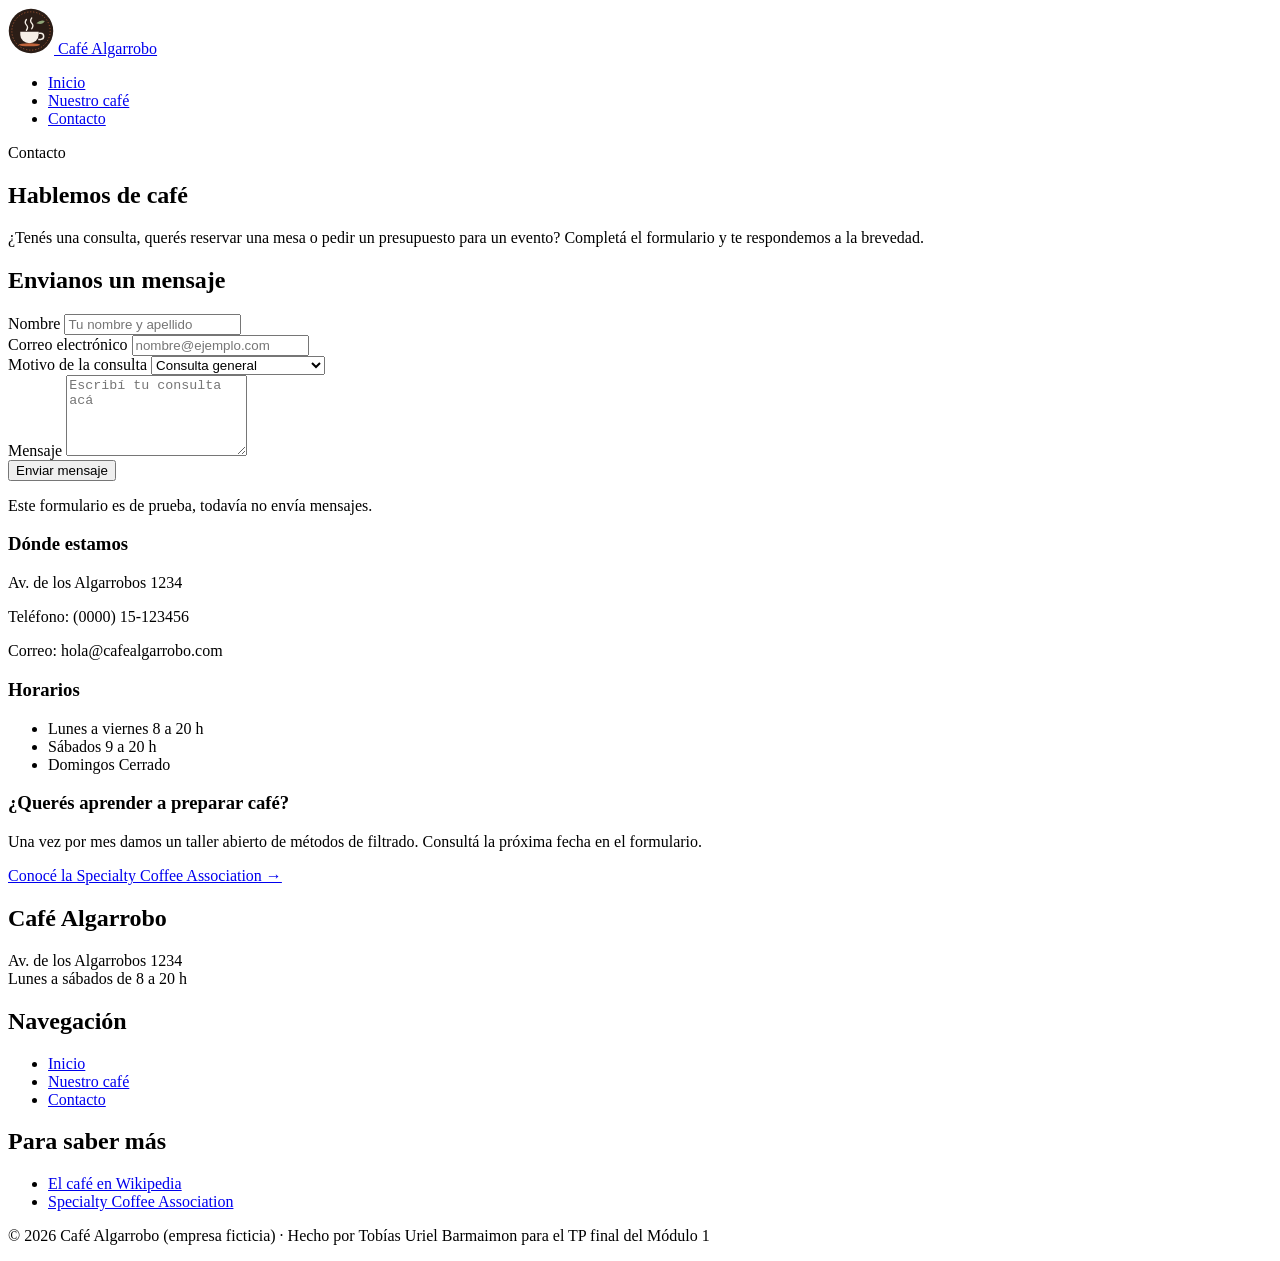
==== contacto.html @ 50dcd3fc "Estructura HTML de las 3 páginas" ====
<!DOCTYPE html>
<html lang="es">
<head>
  <meta charset="UTF-8">
  <meta name="viewport" content="width=device-width, initial-scale=1.0">
  <meta name="description" content="Escribile a Café Algarrobo: consultas, eventos y presupuestos.">
  <title>Café Algarrobo | Contacto</title>
  <link rel="icon" href="img/logo.svg" type="image/svg+xml">
</head>
<body>

  <!-- menú (es el mismo en las 3 páginas) -->
  <header>
    <nav aria-label="Navegación principal">
      <a href="index.html">
        <img src="img/logo.svg" alt="Logo de Café Algarrobo" width="46" height="46">
        Café Algarrobo
      </a>
      <ul>
        <li><a href="index.html">Inicio</a></li>
        <li><a href="nuestro-cafe.html">Nuestro café</a></li>
        <li><a href="contacto.html" aria-current="page">Contacto</a></li>
      </ul>
    </nav>
  </header>

  <main>

    <!-- título de la página -->
    <section>
      <div>
        <span>Contacto</span>
        <h1>Hablemos de café</h1>
        <p>
          ¿Tenés una consulta, querés reservar una mesa o pedir un presupuesto para un evento?
          Completá el formulario y te respondemos a la brevedad.
        </p>
      </div>
    </section>

    <section>
      <div>
        <div>

          <!-- formulario -->
          <div>
            <h2>Envianos un mensaje</h2>
            <!-- por ahora no envía nada, es solo el diseño (lo pide así la consigna) -->
            <form action="#" method="post">
              <div>
                <label for="nombre">Nombre</label>
                <input type="text" id="nombre" name="nombre" placeholder="Tu nombre y apellido" required>
              </div>
              <div>
                <label for="email">Correo electrónico</label>
                <input type="email" id="email" name="email" placeholder="nombre@ejemplo.com" required>
              </div>
              <div>
                <label for="motivo">Motivo de la consulta</label>
                <select id="motivo" name="motivo">
                  <option>Consulta general</option>
                  <option>Reserva de mesa</option>
                  <option>Presupuesto para evento</option>
                  <option>Compra de café en grano</option>
                </select>
              </div>
              <div>
                <label for="mensaje">Mensaje</label>
                <textarea id="mensaje" name="mensaje" rows="5" placeholder="Escribí tu consulta acá" required></textarea>
              </div>
              <button type="submit">Enviar mensaje</button>
              <p>Este formulario es de prueba, todavía no envía mensajes.</p>
            </form>
          </div>

          <!-- dirección, horarios, etc -->
          <aside>
            <div>
              <h3>Dónde estamos</h3>
              <p>Av. de los Algarrobos 1234</p>
              <p>Teléfono: (0000) 15-123456</p>
              <p>Correo: hola@cafealgarrobo.com</p>
            </div>

            <div>
              <h3>Horarios</h3>
              <ul>
                <li><span>Lunes a viernes</span> <span>8 a 20 h</span></li>
                <li><span>Sábados</span> <span>9 a 20 h</span></li>
                <li><span>Domingos</span> <span>Cerrado</span></li>
              </ul>
            </div>

            <div>
              <h3>¿Querés aprender a preparar café?</h3>
              <p>Una vez por mes damos un taller abierto de métodos de filtrado. Consultá la próxima fecha en el formulario.</p>
              <a href="https://sca.coffee" target="_blank" rel="noopener">Conocé la Specialty Coffee Association →</a>
            </div>
          </aside>

        </div>
      </div>
    </section>

  </main>

  <!-- pie -->
  <footer>
    <div>
      <div>
        <div>
          <h2>Café Algarrobo</h2>
          <p>Av. de los Algarrobos 1234<br>Lunes a sábados de 8 a 20 h</p>
        </div>
        <div>
          <h2>Navegación</h2>
          <ul>
            <li><a href="index.html">Inicio</a></li>
            <li><a href="nuestro-cafe.html">Nuestro café</a></li>
            <li><a href="contacto.html">Contacto</a></li>
          </ul>
        </div>
        <div>
          <h2>Para saber más</h2>
          <ul>
            <li><a href="https://es.wikipedia.org/wiki/Caf%C3%A9" target="_blank" rel="noopener">El café en Wikipedia</a></li>
            <li><a href="https://sca.coffee" target="_blank" rel="noopener">Specialty Coffee Association</a></li>
          </ul>
        </div>
      </div>
      <p>
        © 2026 Café Algarrobo (empresa ficticia) · Hecho por Tobías Uriel Barmaimon para el TP final del Módulo 1
      </p>
    </div>
  </footer>

</body>
</html>
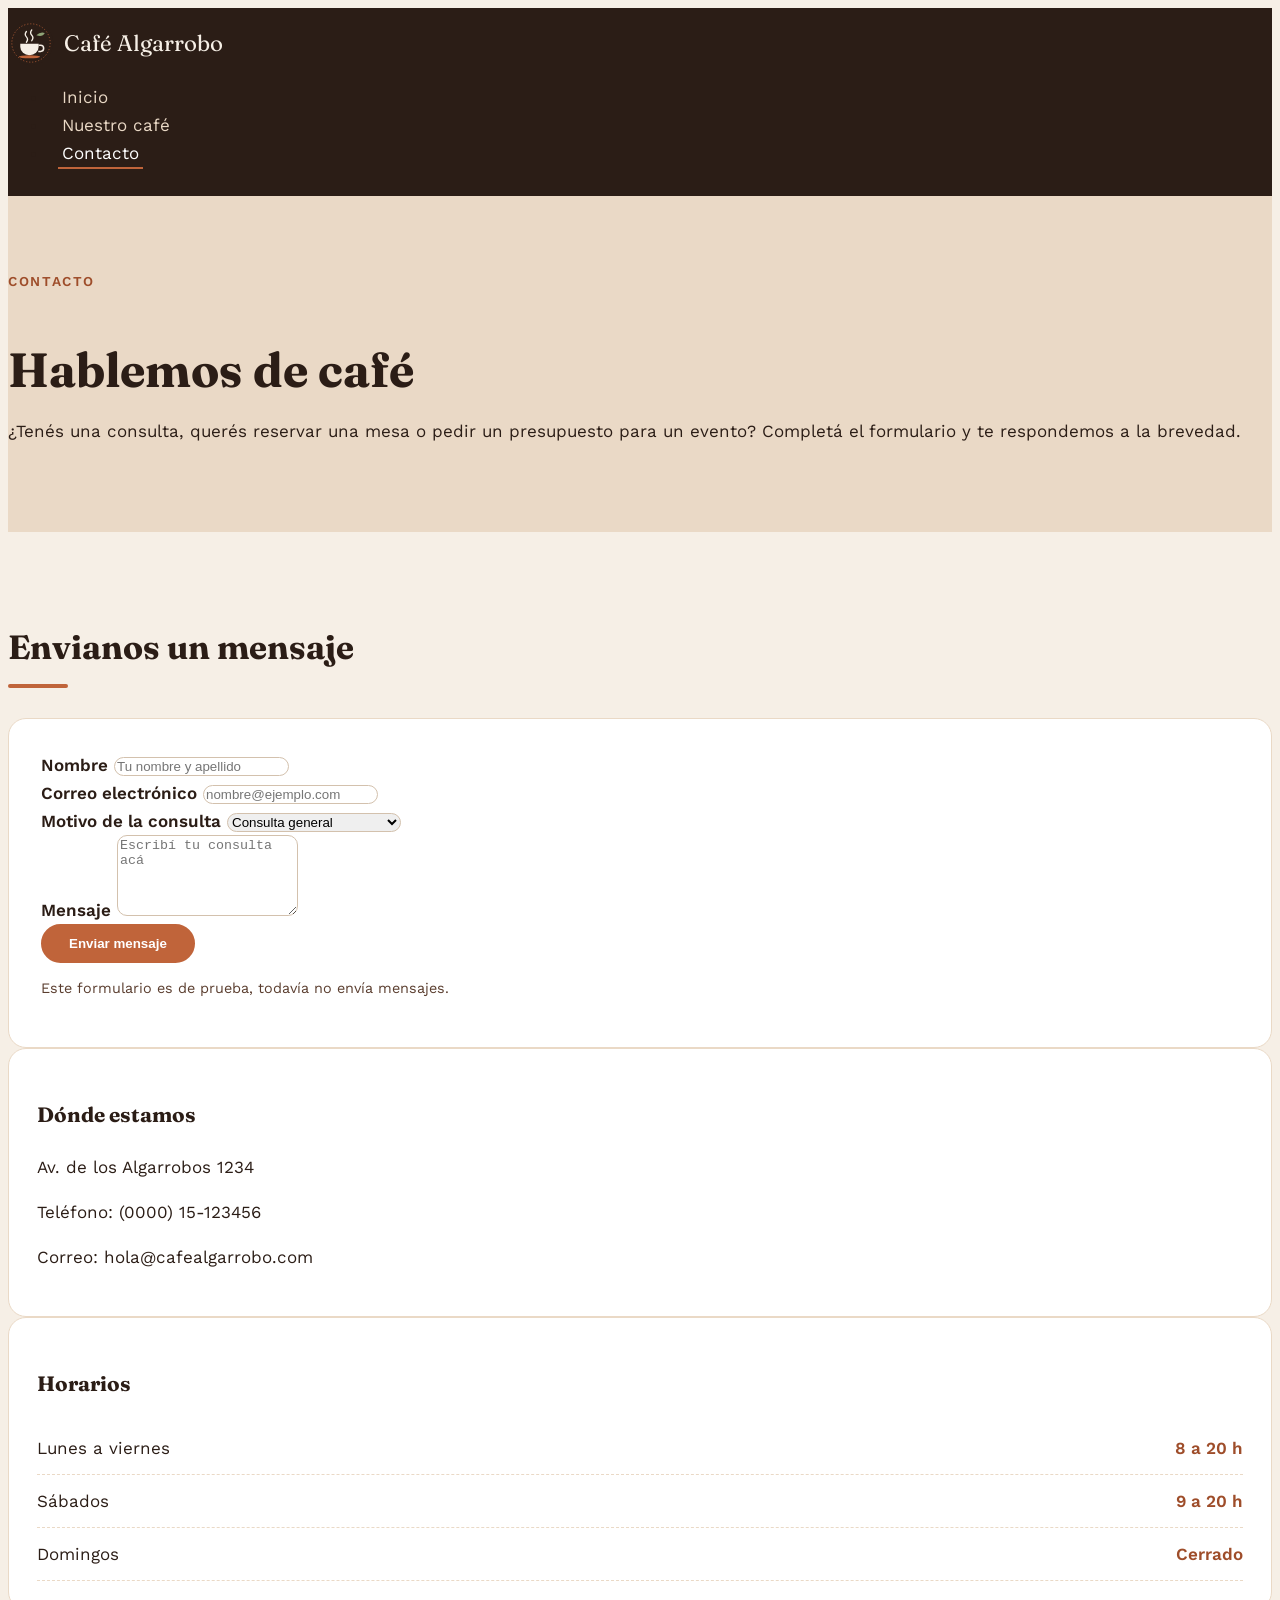
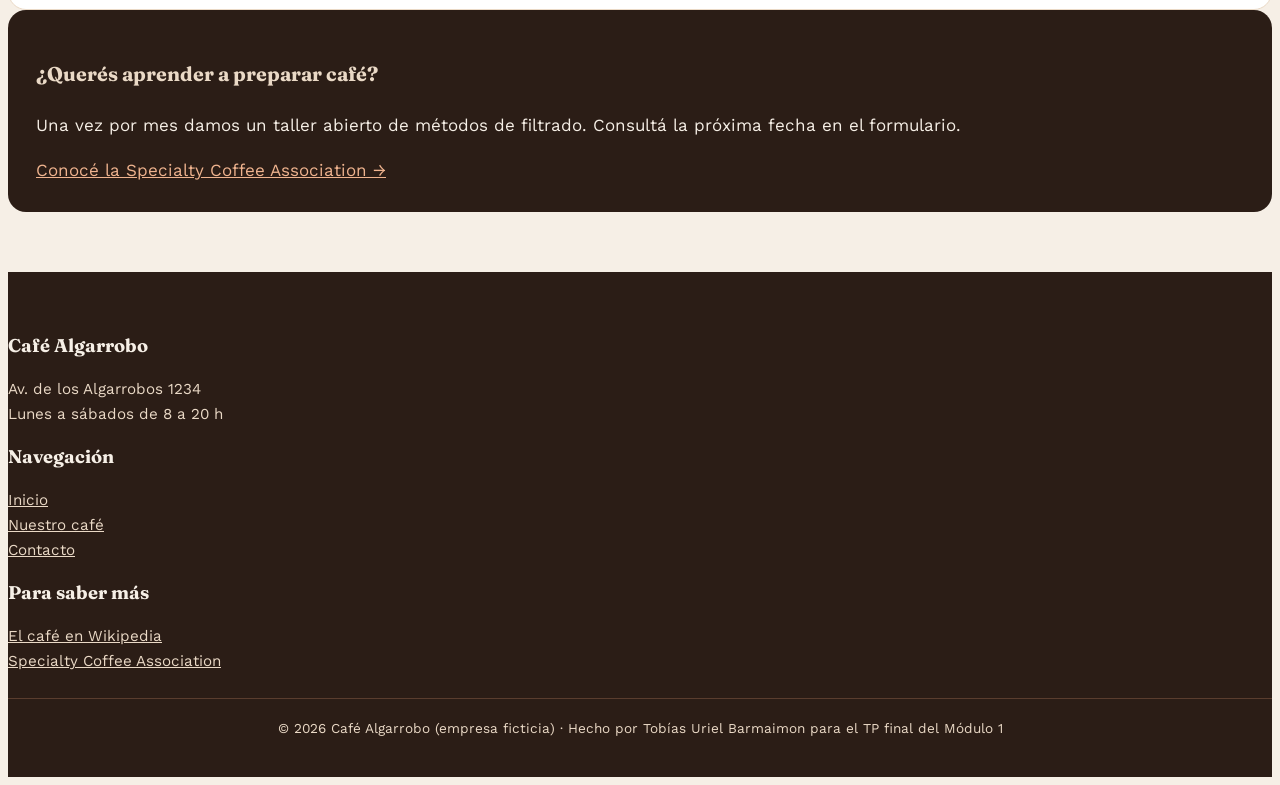
==== commit 27b830eb: "Agrego estilos CSS propios" ====
--- a/contacto.html
+++ b/contacto.html
@@ -6,20 +6,28 @@
   <meta name="description" content="Escribile a Café Algarrobo: consultas, eventos y presupuestos.">
   <title>Café Algarrobo | Contacto</title>
   <link rel="icon" href="img/logo.svg" type="image/svg+xml">
+
+  <!-- fuentes de Google Fonts -->
+  <link rel="preconnect" href="https://fonts.googleapis.com">
+  <link rel="preconnect" href="https://fonts.gstatic.com" crossorigin>
+  <link rel="stylesheet" href="https://fonts.googleapis.com/css2?family=Fraunces:wght@600;700&family=Work+Sans:wght@400;600&display=swap">
+
+  <!-- mis estilos -->
+  <link rel="stylesheet" href="css/estilos.css">
 </head>
 <body>
 
   <!-- menú (es el mismo en las 3 páginas) -->
-  <header>
-    <nav aria-label="Navegación principal">
-      <a href="index.html">
+  <header class="barra-navegacion">
+    <nav class="container d-flex flex-wrap justify-content-between align-items-center contenedor-nav" aria-label="Navegación principal">
+      <a class="marca" href="index.html">
         <img src="img/logo.svg" alt="Logo de Café Algarrobo" width="46" height="46">
         Café Algarrobo
       </a>
-      <ul>
-        <li><a href="index.html">Inicio</a></li>
-        <li><a href="nuestro-cafe.html">Nuestro café</a></li>
-        <li><a href="contacto.html" aria-current="page">Contacto</a></li>
+      <ul class="list-unstyled d-flex flex-wrap justify-content-center m-0">
+        <li><a class="enlace-menu" href="index.html">Inicio</a></li>
+        <li><a class="enlace-menu" href="nuestro-cafe.html">Nuestro café</a></li>
+        <li><a class="enlace-menu activo" href="contacto.html" aria-current="page">Contacto</a></li>
       </ul>
     </nav>
   </header>
@@ -27,71 +35,71 @@
   <main>
 
     <!-- título de la página -->
-    <section>
-      <div>
-        <span>Contacto</span>
+    <section class="hero-cafe">
+      <div class="container">
+        <span class="etiqueta">Contacto</span>
         <h1>Hablemos de café</h1>
-        <p>
+        <p class="lead mb-0">
           ¿Tenés una consulta, querés reservar una mesa o pedir un presupuesto para un evento?
           Completá el formulario y te respondemos a la brevedad.
         </p>
       </div>
     </section>
 
-    <section>
-      <div>
-        <div>
+    <section class="seccion">
+      <div class="container">
+        <div class="row g-4 g-lg-5">
 
           <!-- formulario -->
-          <div>
-            <h2>Envianos un mensaje</h2>
+          <div class="col-lg-7">
+            <h2 class="titulo-seccion">Envianos un mensaje</h2>
             <!-- por ahora no envía nada, es solo el diseño (lo pide así la consigna) -->
-            <form action="#" method="post">
-              <div>
-                <label for="nombre">Nombre</label>
-                <input type="text" id="nombre" name="nombre" placeholder="Tu nombre y apellido" required>
+            <form class="formulario-cafe" action="#" method="post">
+              <div class="mb-3">
+                <label class="form-label" for="nombre">Nombre</label>
+                <input class="form-control" type="text" id="nombre" name="nombre" placeholder="Tu nombre y apellido" required>
               </div>
-              <div>
-                <label for="email">Correo electrónico</label>
-                <input type="email" id="email" name="email" placeholder="nombre@ejemplo.com" required>
+              <div class="mb-3">
+                <label class="form-label" for="email">Correo electrónico</label>
+                <input class="form-control" type="email" id="email" name="email" placeholder="nombre@ejemplo.com" required>
               </div>
-              <div>
-                <label for="motivo">Motivo de la consulta</label>
-                <select id="motivo" name="motivo">
+              <div class="mb-3">
+                <label class="form-label" for="motivo">Motivo de la consulta</label>
+                <select class="form-select" id="motivo" name="motivo">
                   <option>Consulta general</option>
                   <option>Reserva de mesa</option>
                   <option>Presupuesto para evento</option>
                   <option>Compra de café en grano</option>
                 </select>
               </div>
-              <div>
-                <label for="mensaje">Mensaje</label>
-                <textarea id="mensaje" name="mensaje" rows="5" placeholder="Escribí tu consulta acá" required></textarea>
+              <div class="mb-3">
+                <label class="form-label" for="mensaje">Mensaje</label>
+                <textarea class="form-control" id="mensaje" name="mensaje" rows="5" placeholder="Escribí tu consulta acá" required></textarea>
               </div>
-              <button type="submit">Enviar mensaje</button>
-              <p>Este formulario es de prueba, todavía no envía mensajes.</p>
+              <button class="boton-cafe" type="submit">Enviar mensaje</button>
+              <p class="nota-formulario mt-3 mb-0">Este formulario es de prueba, todavía no envía mensajes.</p>
             </form>
           </div>
 
           <!-- dirección, horarios, etc -->
-          <aside>
-            <div>
+          <aside class="col-lg-5">
+            <div class="tarjeta-cafe mb-4">
               <h3>Dónde estamos</h3>
-              <p>Av. de los Algarrobos 1234</p>
-              <p>Teléfono: (0000) 15-123456</p>
-              <p>Correo: hola@cafealgarrobo.com</p>
+              <p class="mb-2">Av. de los Algarrobos 1234</p>
+              <p class="mb-2">Teléfono: (0000) 15-123456</p>
+              <p class="mb-0">Correo: hola@cafealgarrobo.com</p>
             </div>
 
-            <div>
+            <div class="tarjeta-cafe mb-4">
               <h3>Horarios</h3>
-              <ul>
-                <li><span>Lunes a viernes</span> <span>8 a 20 h</span></li>
-                <li><span>Sábados</span> <span>9 a 20 h</span></li>
-                <li><span>Domingos</span> <span>Cerrado</span></li>
+              <ul class="lista-carta">
+                <li><span>Lunes a viernes</span> <span class="precio">8 a 20 h</span></li>
+                <li><span>Sábados</span> <span class="precio">9 a 20 h</span></li>
+                <li><span>Domingos</span> <span class="precio">Cerrado</span></li>
               </ul>
             </div>
 
-            <div>
+            <div class="dato-curioso">
               <h3>¿Querés aprender a preparar café?</h3>
               <p>Una vez por mes damos un taller abierto de métodos de filtrado. Consultá la próxima fecha en el formulario.</p>
               <a href="https://sca.coffee" target="_blank" rel="noopener">Conocé la Specialty Coffee Association →</a>
@@ -105,14 +113,14 @@
   </main>
 
   <!-- pie -->
-  <footer>
-    <div>
-      <div>
-        <div>
+  <footer class="pie-pagina">
+    <div class="container">
+      <div class="row g-4">
+        <div class="col-md-5">
           <h2>Café Algarrobo</h2>
           <p>Av. de los Algarrobos 1234<br>Lunes a sábados de 8 a 20 h</p>
         </div>
-        <div>
+        <div class="col-6 col-md-3">
           <h2>Navegación</h2>
           <ul>
             <li><a href="index.html">Inicio</a></li>
@@ -120,7 +128,7 @@
             <li><a href="contacto.html">Contacto</a></li>
           </ul>
         </div>
-        <div>
+        <div class="col-6 col-md-4">
           <h2>Para saber más</h2>
           <ul>
             <li><a href="https://es.wikipedia.org/wiki/Caf%C3%A9" target="_blank" rel="noopener">El café en Wikipedia</a></li>
@@ -128,7 +136,7 @@
           </ul>
         </div>
       </div>
-      <p>
+      <p class="creditos">
         © 2026 Café Algarrobo (empresa ficticia) · Hecho por Tobías Uriel Barmaimon para el TP final del Módulo 1
       </p>
     </div>
--- a/css/estilos.css
+++ b/css/estilos.css
@@ -0,0 +1,391 @@
+/* Estilos de Café Algarrobo - TP final módulo 1 */
+
+/* colores y fuentes que uso en todo el sitio, así si quiero cambiar uno lo cambio acá y listo */
+:root {
+  --cafe-oscuro: #2b1d16;
+  --cafe-medio: #5a3d2e;
+  --crema: #f6efe6;
+  --arena: #ead9c6;
+  --terracota: #c0643a;
+  --terracota-oscuro: #9e4d2a;
+  --salvia: #6b7f5a;
+  --fuente-titulos: "Fraunces", Georgia, serif;
+  --fuente-texto: "Work Sans", Arial, sans-serif;
+}
+
+/* general */
+body {
+  font-family: var(--fuente-texto);
+  font-size: 17px;
+  line-height: 1.65;
+  color: var(--cafe-oscuro);
+  background-color: var(--crema);
+}
+
+h1, h2, h3 {
+  font-family: var(--fuente-titulos);
+  font-weight: 700;
+  color: var(--cafe-oscuro);
+}
+
+a {
+  color: var(--terracota-oscuro);
+}
+
+img {
+  max-width: 100%;
+  height: auto;
+}
+
+/* menú */
+.barra-navegacion {
+  background-color: var(--cafe-oscuro);
+  padding: 12px 0;
+}
+
+.barra-navegacion .marca {
+  display: flex;
+  align-items: center;
+  gap: 10px;
+  font-family: var(--fuente-titulos);
+  font-size: 1.4rem;
+  color: var(--crema);
+  text-decoration: none;
+}
+
+.barra-navegacion .marca img {
+  width: 46px;
+  height: 46px;
+}
+
+.enlace-menu {
+  position: relative;
+  color: var(--arena);
+  text-decoration: none;
+  padding: 6px 4px;
+  margin: 0 10px;
+  transition: color 0.3s ease;
+}
+
+/* rayita naranja que aparece abajo del link cuando pasás el mouse */
+.enlace-menu::after {
+  content: "";
+  position: absolute;
+  left: 0;
+  bottom: 0;
+  width: 0;
+  height: 2px;
+  background-color: var(--terracota);
+  transition: width 0.3s ease;
+}
+
+.enlace-menu:hover,
+.enlace-menu.activo {
+  color: #ffffff;
+}
+
+.enlace-menu:hover::after,
+.enlace-menu.activo::after {
+  width: 100%;
+}
+
+/* portada */
+.hero-cafe {
+  background-color: var(--arena);
+  padding: 70px 0;
+}
+
+.hero-cafe h1 {
+  font-size: 3rem;
+  line-height: 1.1;
+  margin-bottom: 20px;
+}
+
+.hero-cafe .etiqueta {
+  display: inline-block;
+  font-size: 0.85rem;
+  text-transform: uppercase;
+  letter-spacing: 0.12em;
+  color: var(--terracota-oscuro);
+  font-weight: 600;
+  margin-bottom: 12px;
+}
+
+/* animación para que la taza suba y baje despacito */
+.imagen-flotante {
+  animation: flotar 4s ease-in-out infinite;
+}
+
+@keyframes flotar {
+  0%, 100% { transform: translateY(0); }
+  50%      { transform: translateY(-12px); }
+}
+
+/* botones */
+.boton-cafe {
+  display: inline-block;
+  background-color: var(--terracota);
+  color: #ffffff;
+  border: 2px solid var(--terracota);
+  border-radius: 40px;
+  padding: 10px 26px;
+  font-weight: 600;
+  text-decoration: none;
+  transition: background-color 0.3s ease, transform 0.2s ease;
+}
+
+.boton-cafe:hover {
+  background-color: var(--terracota-oscuro);
+  border-color: var(--terracota-oscuro);
+  color: #ffffff;
+  transform: scale(1.05);
+}
+
+.boton-cafe.contorno {
+  background-color: transparent;
+  color: var(--cafe-oscuro);
+  border-color: var(--cafe-oscuro);
+}
+
+.boton-cafe.contorno:hover {
+  background-color: var(--cafe-oscuro);
+  color: var(--crema);
+}
+
+/* secciones y títulos con la rayita abajo */
+.seccion {
+  padding: 60px 0;
+}
+
+.titulo-seccion {
+  font-size: 2.1rem;
+  margin-bottom: 30px;
+  position: relative;
+  padding-bottom: 12px;
+}
+
+.titulo-seccion::after {
+  content: "";
+  position: absolute;
+  left: 0;
+  bottom: 0;
+  width: 60px;
+  height: 4px;
+  border-radius: 2px;
+  background-color: var(--terracota);
+}
+
+/* tarjetas: se levantan un poco al pasar el mouse */
+.tarjeta-cafe {
+  background-color: #ffffff;
+  border: 1px solid var(--arena);
+  border-radius: 18px;
+  padding: 28px;
+  transition: transform 0.3s ease, box-shadow 0.3s ease;
+}
+
+.tarjeta-cafe:hover {
+  transform: translateY(-8px);
+  box-shadow: 0 14px 30px rgba(43, 29, 22, 0.15);
+}
+
+.tarjeta-cafe .icono {
+  font-size: 2rem;
+  display: block;
+  margin-bottom: 10px;
+}
+
+.tarjeta-cafe h3 {
+  font-size: 1.3rem;
+}
+
+/* lista de productos con precio a la derecha */
+.lista-carta {
+  list-style: none;
+  padding: 0;
+  margin: 0;
+}
+
+.lista-carta li {
+  display: flex;
+  justify-content: space-between;
+  gap: 12px;
+  padding: 12px 0;
+  border-bottom: 1px dashed var(--arena);
+}
+
+.lista-carta .precio {
+  font-weight: 600;
+  color: var(--terracota-oscuro);
+  white-space: nowrap;
+}
+
+/* lista de pasos: cambio los números por circulitos */
+.lista-pasos {
+  counter-reset: paso;
+  list-style: none;
+  padding: 0;
+}
+
+.lista-pasos li {
+  counter-increment: paso;
+  position: relative;
+  padding: 0 0 22px 62px;
+}
+
+.lista-pasos li::before {
+  content: counter(paso);
+  position: absolute;
+  left: 0;
+  top: 0;
+  width: 44px;
+  height: 44px;
+  border-radius: 50%;
+  background-color: var(--cafe-oscuro);
+  color: var(--crema);
+  font-family: var(--fuente-titulos);
+  font-size: 1.2rem;
+  display: flex;
+  align-items: center;
+  justify-content: center;
+}
+
+/* recuadro oscuro (dato curioso) */
+.dato-curioso {
+  background-color: var(--cafe-oscuro);
+  color: var(--crema);
+  border-radius: 18px;
+  padding: 28px;
+}
+
+.dato-curioso h3 {
+  color: var(--arena);
+}
+
+.dato-curioso a {
+  color: #f0b48f;
+}
+
+/* formulario */
+.formulario-cafe {
+  background-color: #ffffff;
+  border-radius: 18px;
+  padding: 32px;
+  border: 1px solid var(--arena);
+}
+
+.formulario-cafe label {
+  font-weight: 600;
+  margin-bottom: 6px;
+}
+
+.formulario-cafe input,
+.formulario-cafe textarea,
+.formulario-cafe select {
+  border: 1px solid #d3c1ad;
+  border-radius: 10px;
+  transition: border-color 0.3s ease, box-shadow 0.3s ease;
+}
+
+.formulario-cafe input:focus,
+.formulario-cafe textarea:focus,
+.formulario-cafe select:focus {
+  border-color: var(--terracota);
+  box-shadow: 0 0 0 3px rgba(192, 100, 58, 0.2);
+  outline: none;
+}
+
+.nota-formulario {
+  font-size: 0.9rem;
+  color: var(--cafe-medio);
+}
+
+/* recuadro verde de eventos */
+.banda-invitacion {
+  background-color: var(--salvia);
+  color: #ffffff;
+  border-radius: 24px;
+  padding: 44px;
+}
+
+.banda-invitacion h2 {
+  color: #ffffff;
+}
+
+/* pie de página */
+.pie-pagina {
+  background-color: var(--cafe-oscuro);
+  color: var(--arena);
+  padding: 44px 0 24px;
+  font-size: 0.95rem;
+}
+
+.pie-pagina h2 {
+  color: var(--crema);
+  font-size: 1.15rem;
+}
+
+.pie-pagina a {
+  color: var(--arena);
+  transition: color 0.3s ease;
+}
+
+.pie-pagina a:hover {
+  color: var(--terracota);
+}
+
+.pie-pagina ul {
+  list-style: none;
+  padding: 0;
+}
+
+.pie-pagina .creditos {
+  border-top: 1px solid var(--cafe-medio);
+  margin-top: 24px;
+  padding-top: 18px;
+  text-align: center;
+  font-size: 0.85rem;
+}
+
+/* RESPONSIVE */
+/* tablet y celular */
+@media (max-width: 768px) {
+  .hero-cafe {
+    padding: 40px 0;
+    text-align: center;
+  }
+
+  .hero-cafe h1 {
+    font-size: 2.2rem;
+  }
+
+  .titulo-seccion {
+    font-size: 1.7rem;
+  }
+
+  .seccion {
+    padding: 40px 0;
+  }
+
+  .banda-invitacion {
+    padding: 28px;
+    text-align: center;
+  }
+}
+
+/* celulares chicos: el logo arriba y el menú abajo */
+@media (max-width: 576px) {
+  .barra-navegacion .contenedor-nav {
+    flex-direction: column;
+    gap: 8px;
+  }
+
+  .enlace-menu {
+    margin: 0 6px;
+    font-size: 0.95rem;
+  }
+
+  .formulario-cafe {
+    padding: 22px;
+  }
+}
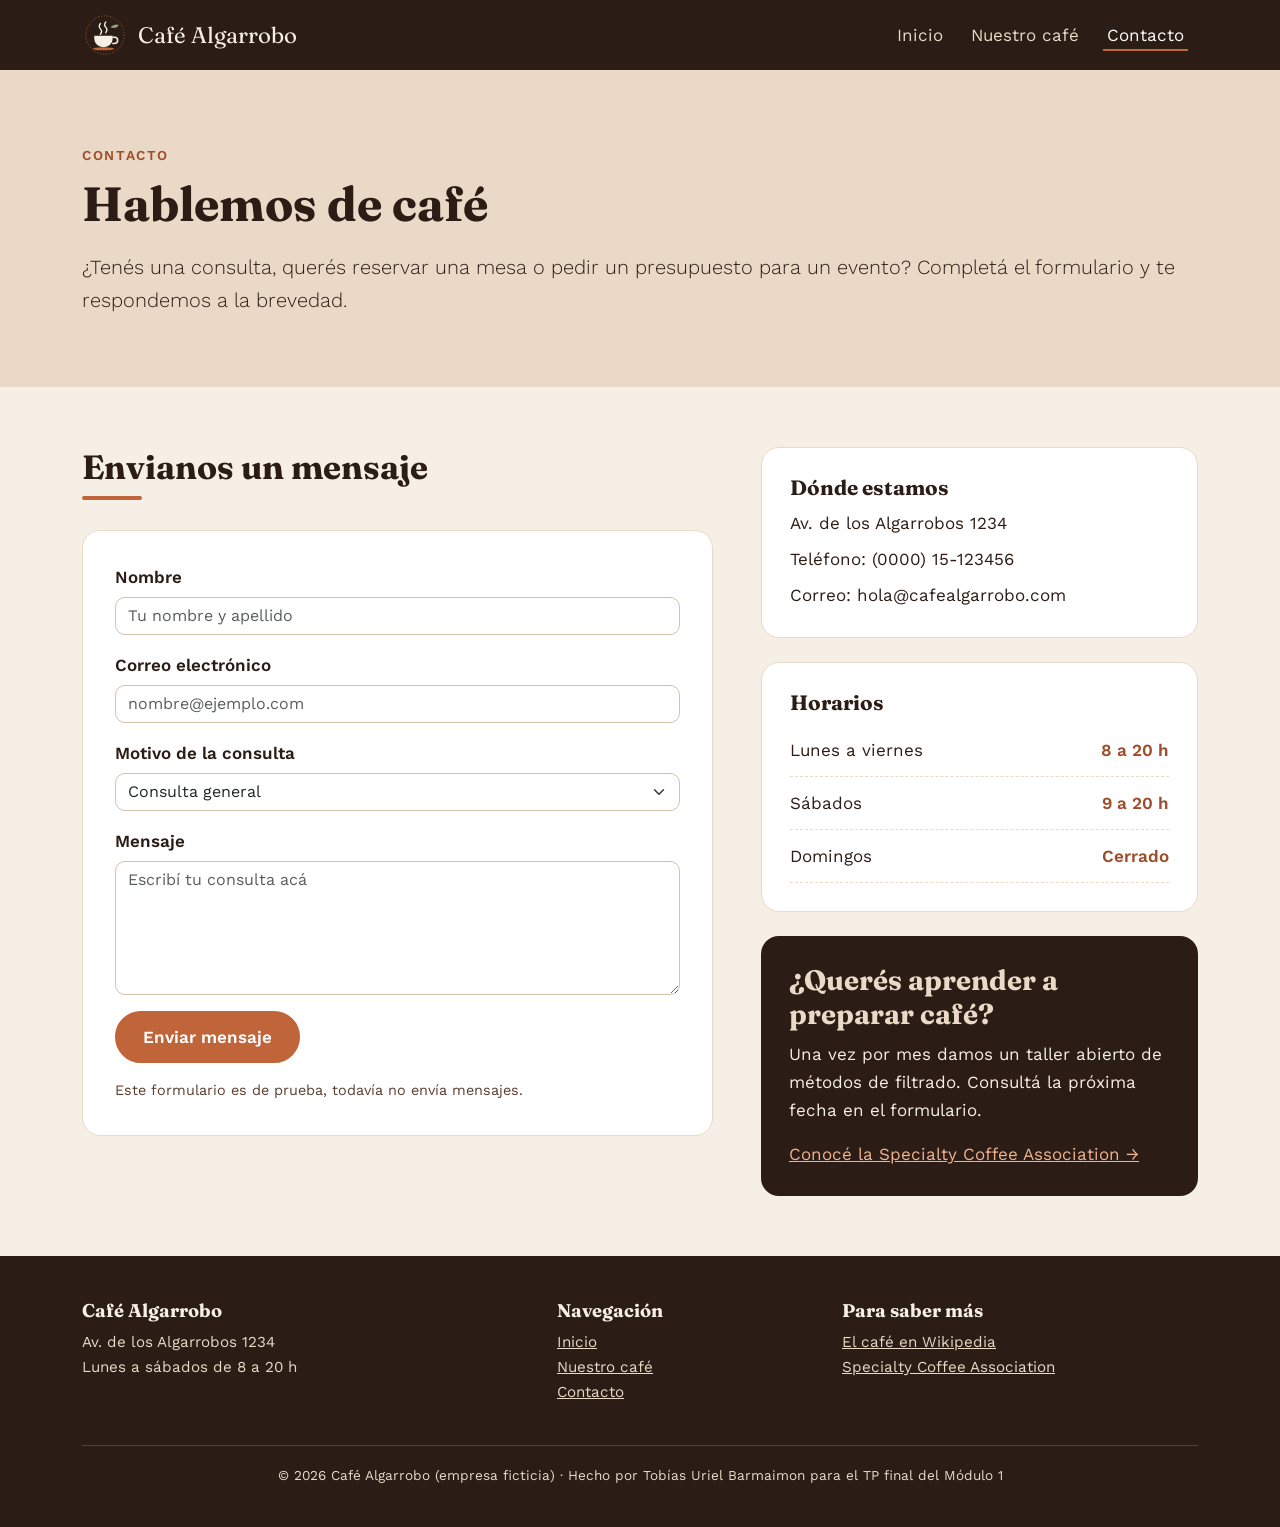
==== commit 7c804b5d: "Estilos finales con Bootstrap y responsive" ====
--- a/contacto.html
+++ b/contacto.html
@@ -11,6 +11,9 @@
   <link rel="preconnect" href="https://fonts.googleapis.com">
   <link rel="preconnect" href="https://fonts.gstatic.com" crossorigin>
   <link rel="stylesheet" href="https://fonts.googleapis.com/css2?family=Fraunces:wght@600;700&family=Work+Sans:wght@400;600&display=swap">
+
+  <!-- Bootstrap -->
+  <link rel="stylesheet" href="https://cdn.jsdelivr.net/npm/bootstrap@5.3.3/dist/css/bootstrap.min.css">
 
   <!-- mis estilos -->
   <link rel="stylesheet" href="css/estilos.css">
